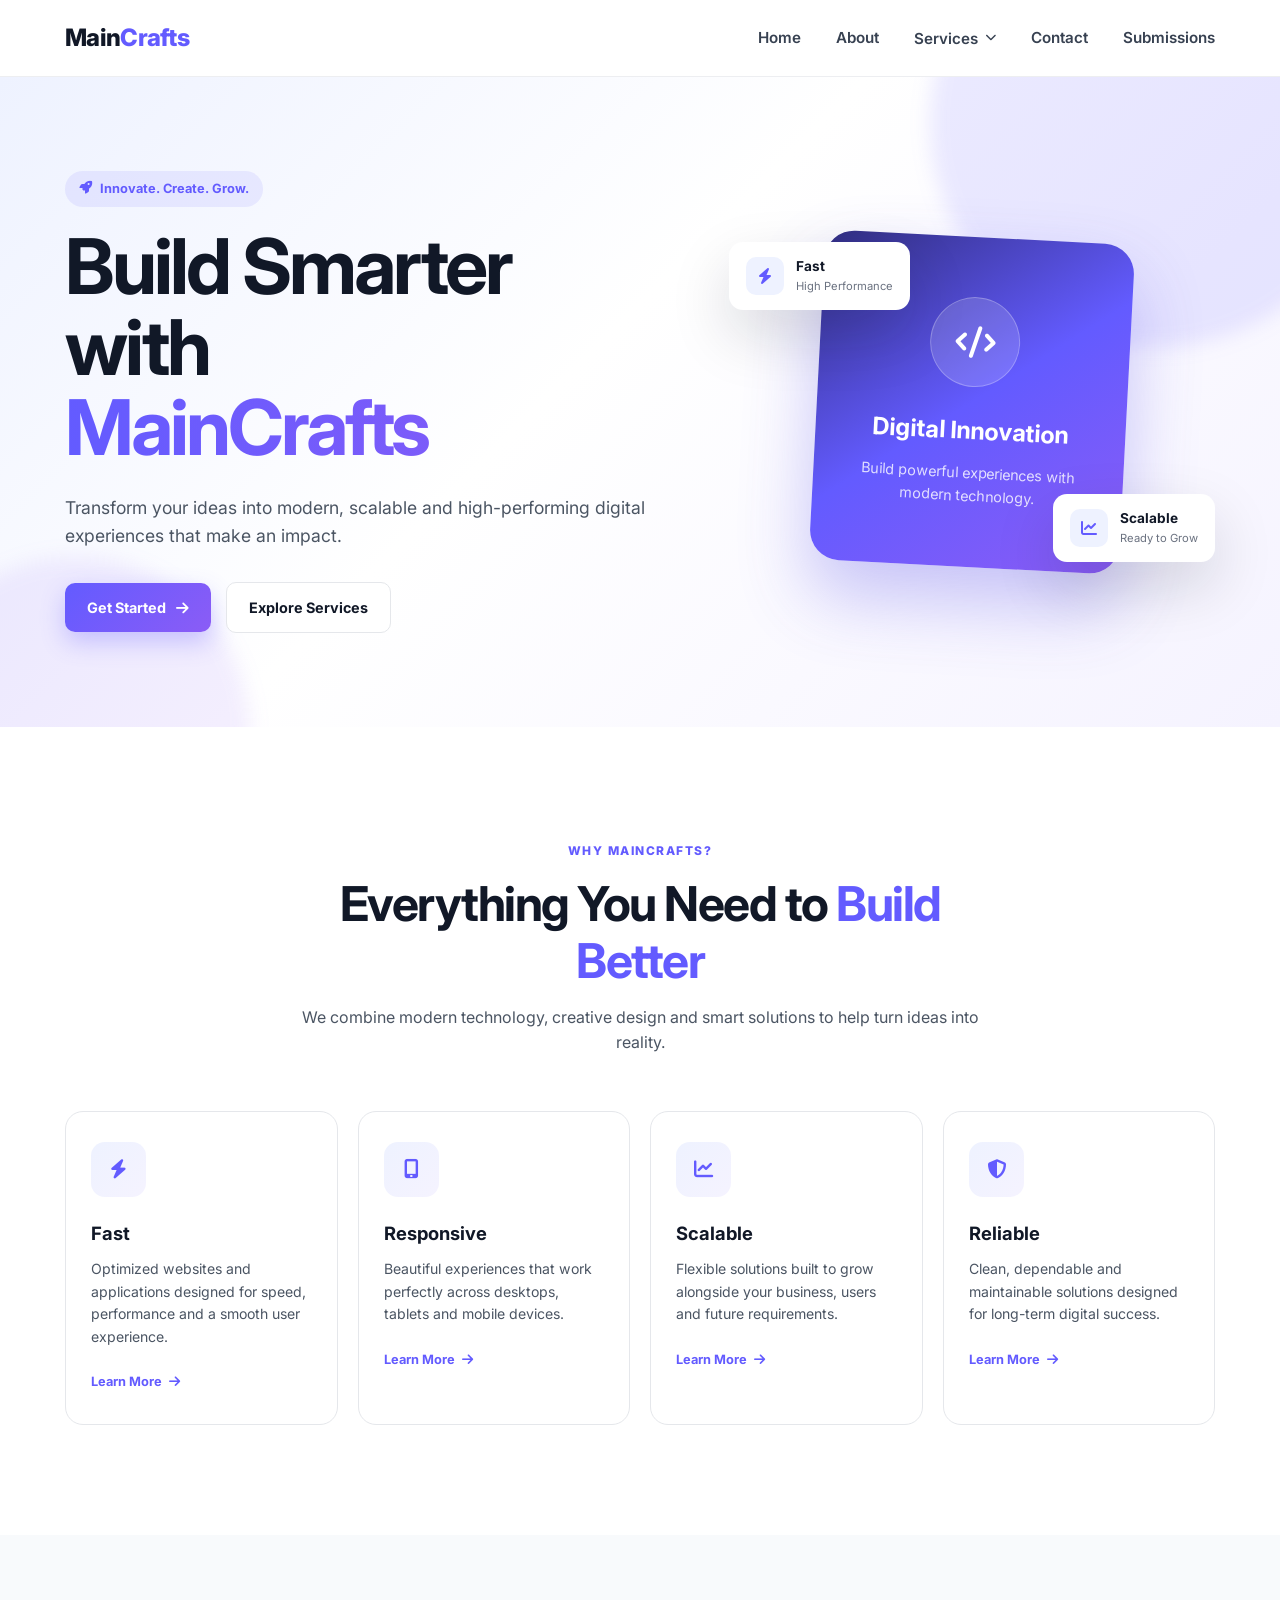
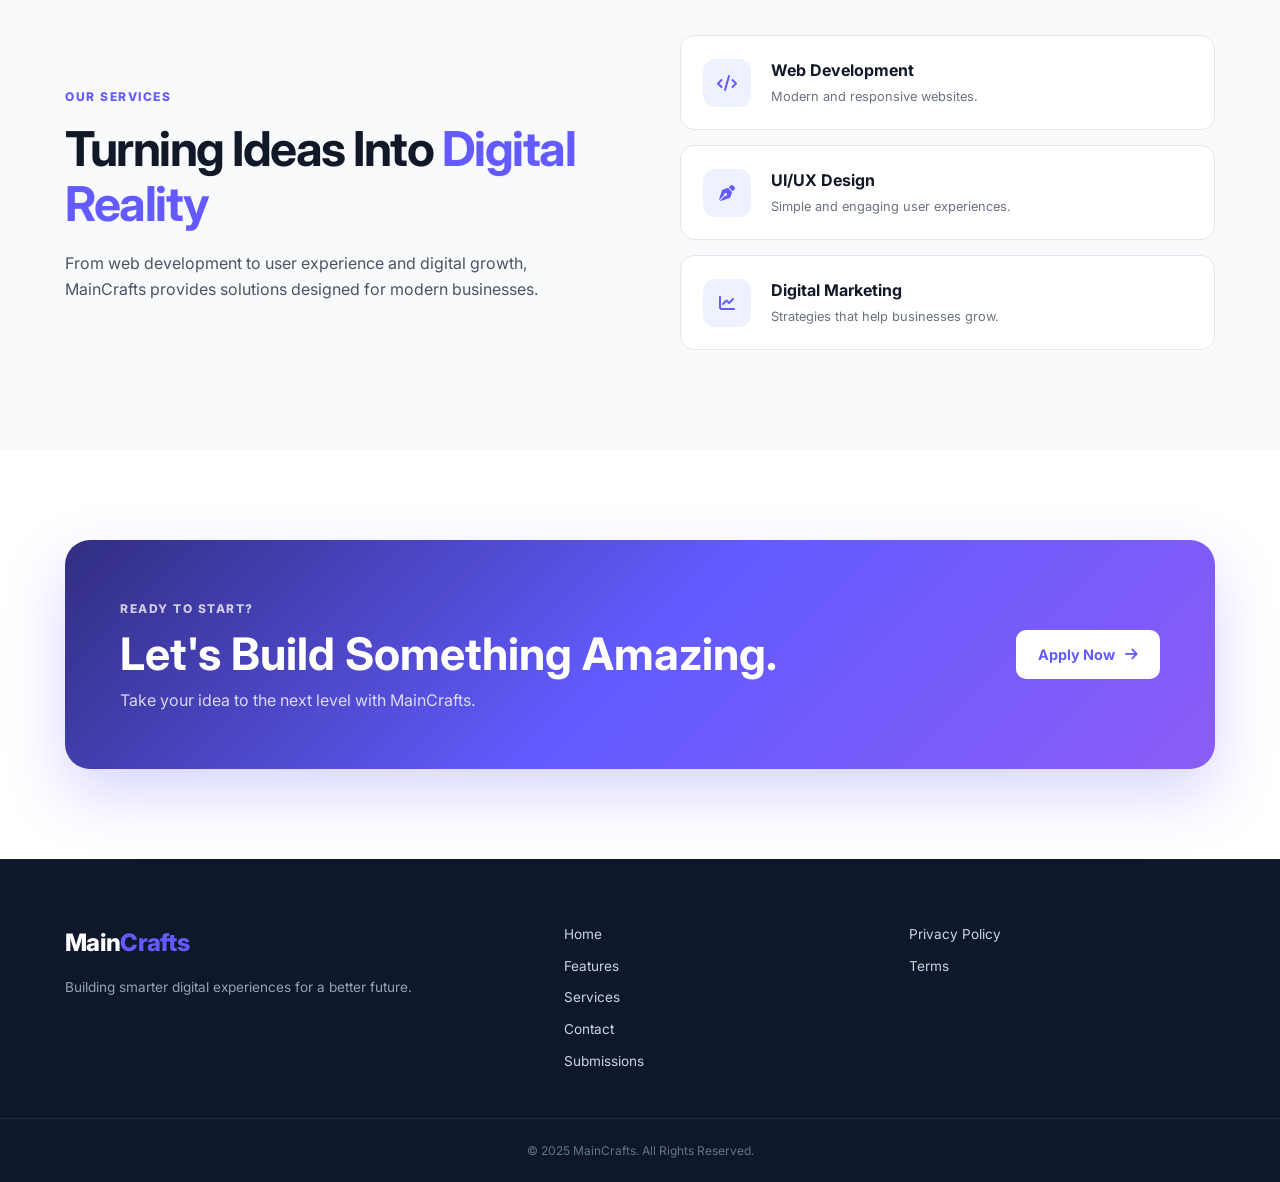
==== index.html @ 4b1b04b0 "Add Task 4 Task Manager Dashboard" ====
<!DOCTYPE html>
<html lang="en">

<head>

    <meta charset="UTF-8">
    <meta name="viewport" content="width=device-width, initial-scale=1.0">

    <meta name="description"
        content="MainCrafts - Build smarter digital experiences with modern web solutions.">

    <title>MainCrafts | Build Smarter</title>

    <!-- Google Font -->
    <link rel="preconnect" href="https://fonts.googleapis.com">
    <link rel="preconnect" href="https://fonts.gstatic.com" crossorigin>

    <link
        href="https://fonts.googleapis.com/css2?family=Inter:wght@400;500;600;700;800&display=swap"
        rel="stylesheet">

    <!-- Font Awesome Icons -->
    <link
        rel="stylesheet"
        href="https://cdnjs.cloudflare.com/ajax/libs/font-awesome/6.5.2/css/all.min.css">

    <!-- CSS -->
    <link rel="stylesheet" href="style.css">

</head>


<body>

    <!-- ================= HEADER ================= -->

    <header class="header">

        <div class="container nav-container">

            <!-- Logo -->
            <a href="index.html" class="logo">
                Main<span>Crafts</span>
            </a>

            <!-- Navigation -->
            <nav class="navbar">

                <a href="index.html">Home</a>

                <a href="about.html">About</a>

                <!-- Services Dropdown -->
                <div class="dropdown">

                    <button class="dropdown-btn">
                        Services
                        <i class="fa-solid fa-chevron-down"></i>
                    </button>

                    <div class="dropdown-menu">

                        <a href="#services">
                            <i class="fa-solid fa-code"></i>
                            Web Development
                        </a>

                        <a href="#services">
                            <i class="fa-solid fa-pen-nib"></i>
                            UI/UX Design
                        </a>

                        <a href="#services">
                            <i class="fa-solid fa-chart-line"></i>
                            Digital Marketing
                        </a>

                    </div>

                </div>

                <!-- Contact -->
                <a href="contact.html">Contact</a>

                <!-- Submissions -->
                <a href="submissions.html">Submissions</a>

            </nav>


            <!-- Mobile Menu Button -->
            <button class="menu-toggle" aria-label="Open navigation menu">
                <i class="fa-solid fa-bars"></i>
            </button>

        </div>

    </header>


    <!-- ================= HERO SECTION ================= -->

    <main>

        <section class="hero" id="home">

            <div class="hero-overlay"></div>

            <div class="container hero-content">

                <div class="hero-text">

                    <span class="hero-badge">
                        <i class="fa-solid fa-rocket"></i>
                        Innovate. Create. Grow.
                    </span>

                    <h1>
                        Build Smarter with
                        <span>MainCrafts</span>
                    </h1>

                    <p>
                        Transform your ideas into modern, scalable and
                        high-performing digital experiences that make an impact.
                    </p>


                    <div class="hero-buttons">

                        <a href="#features" class="btn btn-primary">
                            Get Started
                            <i class="fa-solid fa-arrow-right"></i>
                        </a>

                        <a href="#services" class="btn btn-secondary">
                            Explore Services
                        </a>

                    </div>

                </div>


                <!-- Hero Visual -->

                <div class="hero-card">

                    <div class="floating-card card-one">

                        <i class="fa-solid fa-bolt"></i>

                        <div>
                            <strong>Fast</strong>
                            <small>High Performance</small>
                        </div>

                    </div>


                    <div class="main-visual">

                        <div class="visual-circle">
                            <i class="fa-solid fa-code"></i>
                        </div>

                        <h3>Digital Innovation</h3>

                        <p>
                            Build powerful experiences with modern technology.
                        </p>

                    </div>


                    <div class="floating-card card-two">

                        <i class="fa-solid fa-chart-line"></i>

                        <div>
                            <strong>Scalable</strong>
                            <small>Ready to Grow</small>
                        </div>

                    </div>

                </div>

            </div>

        </section>


        <!-- ================= FEATURES SECTION ================= -->

        <section class="features-section" id="features">

            <div class="container">

                <div class="section-heading">

                    <span>WHY MAINCRAFTS?</span>

                    <h2>
                        Everything You Need to
                        <strong>Build Better</strong>
                    </h2>

                    <p>
                        We combine modern technology, creative design and
                        smart solutions to help turn ideas into reality.
                    </p>

                </div>


                <div class="features-grid">

                    <!-- Feature 1 -->

                    <article class="feature-card">

                        <div class="feature-icon">
                            <i class="fa-solid fa-bolt"></i>
                        </div>

                        <h3>Fast</h3>

                        <p>
                            Optimized websites and applications designed
                            for speed, performance and a smooth user experience.
                        </p>

                        <a href="#services">
                            Learn More
                            <i class="fa-solid fa-arrow-right"></i>
                        </a>

                    </article>


                    <!-- Feature 2 -->

                    <article class="feature-card">

                        <div class="feature-icon">
                            <i class="fa-solid fa-mobile-screen-button"></i>
                        </div>

                        <h3>Responsive</h3>

                        <p>
                            Beautiful experiences that work perfectly across
                            desktops, tablets and mobile devices.
                        </p>

                        <a href="#services">
                            Learn More
                            <i class="fa-solid fa-arrow-right"></i>
                        </a>

                    </article>


                    <!-- Feature 3 -->

                    <article class="feature-card">

                        <div class="feature-icon">
                            <i class="fa-solid fa-chart-line"></i>
                        </div>

                        <h3>Scalable</h3>

                        <p>
                            Flexible solutions built to grow alongside your
                            business, users and future requirements.
                        </p>

                        <a href="#services">
                            Learn More
                            <i class="fa-solid fa-arrow-right"></i>
                        </a>

                    </article>


                    <!-- Feature 4 -->

                    <article class="feature-card">

                        <div class="feature-icon">
                            <i class="fa-solid fa-shield-halved"></i>
                        </div>

                        <h3>Reliable</h3>

                        <p>
                            Clean, dependable and maintainable solutions
                            designed for long-term digital success.
                        </p>

                        <a href="#services">
                            Learn More
                            <i class="fa-solid fa-arrow-right"></i>
                        </a>

                    </article>

                </div>

            </div>

        </section>


        <!-- ================= SERVICES SECTION ================= -->

        <section class="services-section" id="services">

            <div class="container">

                <div class="services-content">

                    <div>

                        <span class="section-label">
                            OUR SERVICES
                        </span>

                        <h2>
                            Turning Ideas Into
                            <span>Digital Reality</span>
                        </h2>

                        <p>
                            From web development to user experience and
                            digital growth, MainCrafts provides solutions
                            designed for modern businesses.
                        </p>

                    </div>


                    <div class="services-list">

                        <div class="service-item">

                            <i class="fa-solid fa-code"></i>

                            <div>
                                <h3>Web Development</h3>

                                <p>
                                    Modern and responsive websites.
                                </p>
                            </div>

                        </div>


                        <div class="service-item">

                            <i class="fa-solid fa-pen-nib"></i>

                            <div>
                                <h3>UI/UX Design</h3>

                                <p>
                                    Simple and engaging user experiences.
                                </p>
                            </div>

                        </div>


                        <div class="service-item">

                            <i class="fa-solid fa-chart-line"></i>

                            <div>
                                <h3>Digital Marketing</h3>

                                <p>
                                    Strategies that help businesses grow.
                                </p>
                            </div>

                        </div>

                    </div>

                </div>

            </div>

        </section>


        <!-- ================= CTA SECTION ================= -->

        <section class="cta-section">

            <div class="container">

                <div class="cta-box">

                    <div>

                        <span>
                            READY TO START?
                        </span>

                        <h2>
                            Let's Build Something Amazing.
                        </h2>

                        <p>
                            Take your idea to the next level with MainCrafts.
                        </p>

                    </div>

                    <a href="contact.html" class="btn btn-light">
                        Apply Now
                        <i class="fa-solid fa-arrow-right"></i>
                    </a>

                </div>

            </div>

        </section>

    </main>


    <!-- ================= FOOTER ================= -->

    <footer class="footer">

        <div class="container footer-content">

            <div class="footer-brand">

                <a href="index.html" class="logo">
                    Main<span>Crafts</span>
                </a>

                <p>
                    Building smarter digital experiences for a better future.
                </p>

            </div>


            <div class="footer-links">

                <a href="index.html">Home</a>

                <a href="#features">Features</a>

                <a href="#services">Services</a>

                <a href="contact.html">Contact</a>

                <a href="submissions.html">Submissions</a>

            </div>


            <div class="footer-legal">

                <a href="#">Privacy Policy</a>

                <a href="#">Terms</a>

            </div>

        </div>


        <div class="footer-bottom">

            <p>
                © 2025 MainCrafts. All Rights Reserved.
            </p>

        </div>

    </footer>


    <!-- ================= JAVASCRIPT ================= -->

    <script>

        const menuToggle = document.querySelector(".menu-toggle");
        const navbar = document.querySelector(".navbar");


        if (menuToggle && navbar) {

            menuToggle.addEventListener("click", () => {

                navbar.classList.toggle("active");

            });

        }


        document.querySelectorAll(".navbar a").forEach(link => {

            link.addEventListener("click", () => {

                if (navbar) {
                    navbar.classList.remove("active");
                }

            });

        });

    </script>

</body>

</html>
---- style.css ----
/* =====================================================
   MAINCRAFTS - TASK 1
   Full Stack Web Development Internship
   ===================================================== */


/* ================= ROOT VARIABLES ================= */

:root {

    --primary: #635bff;
    --primary-dark: #4f46e5;
    --secondary: #8b5cf6;

    --dark: #111827;
    --dark-light: #1f2937;

    --text: #4b5563;
    --light-text: #6b7280;

    --background: #ffffff;
    --background-light: #f8fafc;

    --border: #e5e7eb;

    --white: #ffffff;

    --shadow:
        0 10px 30px rgba(15, 23, 42, 0.08);

    --shadow-large:
        0 25px 60px rgba(15, 23, 42, 0.15);

    --radius: 18px;

    --container: 1150px;
}


/* ================= RESET ================= */

* {
    margin: 0;
    padding: 0;
    box-sizing: border-box;
}


html {
    scroll-behavior: smooth;
}


body {
    font-family: "Inter", sans-serif;
    color: var(--dark);
    background: var(--background);
    line-height: 1.6;
}


a {
    text-decoration: none;
    color: inherit;
}


button {
    font-family: inherit;
}


img {
    max-width: 100%;
    display: block;
}


/* ================= CONTAINER ================= */

.container {
    width: min(92%, var(--container));
    margin: auto;
}


/* ================= HEADER ================= */

.header {
    position: sticky;
    top: 0;
    z-index: 1000;

    background: rgba(255, 255, 255, 0.92);

    backdrop-filter: blur(15px);

    border-bottom: 1px solid rgba(229, 231, 235, 0.7);
}


.nav-container {
    min-height: 76px;

    display: flex;
    align-items: center;
    justify-content: space-between;
}


/* ================= LOGO ================= */

.logo {
    font-size: 1.5rem;
    font-weight: 800;
    letter-spacing: -0.7px;
}


.logo span {
    color: var(--primary);
}


/* ================= NAVBAR ================= */

.navbar {
    display: flex;
    align-items: center;
    gap: 35px;
}


.navbar > a,
.dropdown-btn {
    color: #374151;

    font-size: 0.95rem;
    font-weight: 600;

    transition: 0.3s ease;
}


.navbar > a:hover,
.dropdown-btn:hover {
    color: var(--primary);
}


/* ================= DROPDOWN ================= */

.dropdown {
    position: relative;
}


.dropdown-btn {
    border: none;
    background: transparent;
    cursor: pointer;

    display: flex;
    align-items: center;
    gap: 7px;

    padding: 10px 0;
}


.dropdown-btn i {
    font-size: 0.7rem;
    transition: transform 0.3s ease;
}


.dropdown:hover .dropdown-btn i {
    transform: rotate(180deg);
}


.dropdown-menu {

    position: absolute;

    top: calc(100% + 12px);
    left: 50%;

    transform: translateX(-50%) translateY(10px);

    width: 230px;

    background: var(--white);

    border: 1px solid var(--border);

    border-radius: 14px;

    padding: 10px;

    box-shadow: var(--shadow-large);

    opacity: 0;
    visibility: hidden;

    transition: 0.25s ease;
}


.dropdown:hover .dropdown-menu {

    opacity: 1;
    visibility: visible;

    transform:
        translateX(-50%)
        translateY(0);
}


.dropdown-menu a {

    display: flex;

    align-items: center;

    gap: 12px;

    padding: 12px;

    border-radius: 9px;

    color: var(--text);

    font-size: 0.9rem;

    transition: 0.25s ease;
}


.dropdown-menu a:hover {

    background: #f3f4ff;

    color: var(--primary);

    transform: translateX(4px);
}


.dropdown-menu i {
    width: 18px;
}


/* ================= MOBILE MENU BUTTON ================= */

.menu-toggle {

    display: none;

    border: none;

    background: transparent;

    font-size: 1.4rem;

    color: var(--dark);

    cursor: pointer;
}


/* ================= HERO ================= */

.hero {

    position: relative;

    min-height: 650px;

    display: flex;
    align-items: center;

    overflow: hidden;

    background:
        linear-gradient(
            135deg,
            #eef2ff 0%,
            #ffffff 45%,
            #f5f3ff 100%
        );
}


.hero::before {

    content: "";

    position: absolute;

    width: 450px;
    height: 450px;

    border-radius: 50%;

    background: rgba(99, 91, 255, 0.13);

    filter: blur(10px);

    top: -180px;
    right: -100px;
}


.hero::after {

    content: "";

    position: absolute;

    width: 350px;
    height: 350px;

    border-radius: 50%;

    background: rgba(139, 92, 246, 0.1);

    bottom: -180px;
    left: -100px;

    filter: blur(10px);
}


.hero-content {

    position: relative;
    z-index: 2;

    display: grid;

    grid-template-columns:
        1.1fr
        0.9fr;

    gap: 70px;

    align-items: center;
}


.hero-badge {

    display: inline-flex;

    align-items: center;

    gap: 8px;

    padding: 8px 14px;

    border-radius: 50px;

    background: rgba(99, 91, 255, 0.1);

    color: var(--primary);

    font-size: 0.8rem;

    font-weight: 700;

    margin-bottom: 20px;
}


.hero-text h1 {

    max-width: 700px;

    font-size: clamp(2.8rem, 6vw, 5rem);

    line-height: 1.05;

    letter-spacing: -3px;

    margin-bottom: 25px;
}


.hero-text h1 span {

    display: block;

    background:
        linear-gradient(
            90deg,
            var(--primary),
            var(--secondary)
        );

    -webkit-background-clip: text;

    background-clip: text;

    color: transparent;
}


.hero-text p {

    max-width: 600px;

    color: var(--text);

    font-size: 1.1rem;

    margin-bottom: 32px;
}


/* ================= BUTTONS ================= */

.hero-buttons {

    display: flex;

    align-items: center;

    gap: 15px;

    flex-wrap: wrap;
}


.btn {

    display: inline-flex;

    align-items: center;

    justify-content: center;

    gap: 10px;

    padding: 13px 22px;

    border-radius: 10px;

    font-size: 0.9rem;

    font-weight: 700;

    transition: 0.3s ease;

    cursor: pointer;
}


.btn-primary {

    color: var(--white);

    background:
        linear-gradient(
            135deg,
            var(--primary),
            var(--secondary)
        );

    box-shadow:
        0 10px 25px rgba(99, 91, 255, 0.3);
}


.btn-primary:hover {

    transform: translateY(-3px);

    box-shadow:
        0 15px 30px rgba(99, 91, 255, 0.4);
}


.btn-secondary {

    color: var(--dark);

    background: var(--white);

    border: 1px solid var(--border);
}


.btn-secondary:hover {

    border-color: var(--primary);

    color: var(--primary);

    transform: translateY(-3px);
}


.btn-light {

    color: var(--primary);

    background: var(--white);
}


.btn-light:hover {

    transform: translateY(-3px);

    box-shadow: var(--shadow);
}


/* ================= HERO VISUAL ================= */

.hero-card {

    position: relative;

    min-height: 430px;

    display: flex;

    align-items: center;

    justify-content: center;
}


.main-visual {

    width: 310px;

    min-height: 330px;

    border-radius: 30px;

    padding: 45px 30px;

    text-align: center;

    display: flex;

    flex-direction: column;

    align-items: center;

    justify-content: center;

    color: var(--white);

    background:
        linear-gradient(
            145deg,
            #312e81,
            #635bff,
            #8b5cf6
        );

    box-shadow:
        0 35px 70px rgba(79, 70, 229, 0.3);

    transform: rotate(3deg);

    transition: 0.4s ease;
}


.hero-card:hover .main-visual {

    transform:
        rotate(0deg)
        translateY(-8px);
}


.visual-circle {

    width: 90px;
    height: 90px;

    display: flex;

    align-items: center;
    justify-content: center;

    border-radius: 50%;

    background: rgba(255, 255, 255, 0.15);

    border:
        1px solid rgba(255, 255, 255, 0.25);

    font-size: 2rem;

    margin-bottom: 25px;
}


.main-visual h3 {

    font-size: 1.5rem;

    margin-bottom: 10px;
}


.main-visual p {

    color: rgba(255, 255, 255, 0.8);

    font-size: 0.9rem;
}


/* ================= FLOATING CARDS ================= */

.floating-card {

    position: absolute;

    z-index: 5;

    display: flex;

    align-items: center;

    gap: 12px;

    padding: 14px 17px;

    background: var(--white);

    border-radius: 14px;

    box-shadow: var(--shadow-large);

    animation: floating 3s ease-in-out infinite;
}


.floating-card i {

    width: 38px;
    height: 38px;

    display: flex;

    align-items: center;
    justify-content: center;

    border-radius: 10px;

    background: #eef2ff;

    color: var(--primary);
}


.floating-card div {

    display: flex;

    flex-direction: column;
}


.floating-card strong {

    font-size: 0.85rem;
}


.floating-card small {

    color: var(--light-text);

    font-size: 0.7rem;
}


.card-one {

    top: 55px;
    left: 0;
}


.card-two {

    bottom: 55px;
    right: 0;

    animation-delay: 1s;
}


@keyframes floating {

    0%,
    100% {
        transform: translateY(0);
    }

    50% {
        transform: translateY(-10px);
    }
}


/* ================= FEATURES ================= */

.features-section {

    padding: 110px 0;

    background: var(--white);
}


.section-heading {

    max-width: 700px;

    margin: 0 auto 55px;

    text-align: center;
}


.section-heading > span {

    color: var(--primary);

    font-size: 0.75rem;

    font-weight: 800;

    letter-spacing: 1.5px;
}


.section-heading h2 {

    font-size: clamp(2rem, 4vw, 3rem);

    line-height: 1.2;

    letter-spacing: -1.5px;

    margin: 12px 0 15px;
}


.section-heading h2 strong {

    color: var(--primary);
}


.section-heading p {

    color: var(--text);
}


.features-grid {

    display: grid;

    grid-template-columns:
        repeat(4, 1fr);

    gap: 20px;
}


/* ================= FEATURE CARD ================= */

.feature-card {

    padding: 30px 25px;

    background: var(--white);

    border:
        1px solid var(--border);

    border-radius: var(--radius);

    transition:
        transform 0.3s ease,
        box-shadow 0.3s ease,
        border-color 0.3s ease;
}


.feature-card:hover {

    transform: translateY(-10px);

    border-color: rgba(99, 91, 255, 0.3);

    box-shadow: var(--shadow-large);
}


.feature-icon {

    width: 55px;
    height: 55px;

    display: flex;

    align-items: center;
    justify-content: center;

    border-radius: 14px;

    background:
        linear-gradient(
            135deg,
            #eef2ff,
            #f5f3ff
        );

    color: var(--primary);

    font-size: 1.2rem;

    margin-bottom: 22px;
}


.feature-card h3 {

    font-size: 1.15rem;

    margin-bottom: 10px;
}


.feature-card p {

    color: var(--text);

    font-size: 0.88rem;

    margin-bottom: 20px;
}


.feature-card a {

    display: inline-flex;

    align-items: center;

    gap: 7px;

    color: var(--primary);

    font-size: 0.8rem;

    font-weight: 700;
}


.feature-card a i {

    transition: 0.25s ease;
}


.feature-card a:hover i {

    transform: translateX(4px);
}


/* ================= SERVICES ================= */

.services-section {

    padding: 100px 0;

    background: var(--background-light);
}


.services-content {

    display: grid;

    grid-template-columns:
        1fr
        1fr;

    gap: 80px;

    align-items: center;
}


.section-label {

    color: var(--primary);

    font-size: 0.75rem;

    font-weight: 800;

    letter-spacing: 1.5px;
}


.services-content h2 {

    font-size: clamp(2rem, 4vw, 3rem);

    line-height: 1.15;

    letter-spacing: -1.5px;

    margin: 12px 0 20px;
}


.services-content h2 span {

    color: var(--primary);
}


.services-content > div:first-child p {

    max-width: 530px;

    color: var(--text);
}


.services-list {

    display: flex;

    flex-direction: column;

    gap: 15px;
}


.service-item {

    display: flex;

    align-items: center;

    gap: 20px;

    padding: 22px;

    background: var(--white);

    border: 1px solid var(--border);

    border-radius: 14px;

    transition: 0.3s ease;
}


.service-item:hover {

    transform: translateX(8px);

    box-shadow: var(--shadow);

    border-color: rgba(99, 91, 255, 0.3);
}


.service-item > i {

    width: 48px;
    height: 48px;

    display: flex;

    align-items: center;
    justify-content: center;

    flex-shrink: 0;

    border-radius: 12px;

    background: #eef2ff;

    color: var(--primary);
}


.service-item h3 {

    font-size: 1rem;

    margin-bottom: 3px;
}


.service-item p {

    color: var(--light-text);

    font-size: 0.8rem;
}


/* ================= CTA ================= */

.cta-section {

    padding: 90px 0;
}


.cta-box {

    padding: 55px;

    border-radius: 25px;

    display: flex;

    align-items: center;

    justify-content: space-between;

    gap: 30px;

    color: var(--white);

    background:
        linear-gradient(
            135deg,
            #312e81,
            #635bff,
            #8b5cf6
        );

    box-shadow:
        0 25px 60px rgba(99, 91, 255, 0.25);
}


.cta-box span {

    font-size: 0.75rem;

    font-weight: 800;

    letter-spacing: 1.5px;

    color: rgba(255, 255, 255, 0.75);
}


.cta-box h2 {

    font-size: clamp(1.8rem, 4vw, 2.8rem);

    line-height: 1.15;

    margin: 8px 0;
}


.cta-box p {

    color: rgba(255, 255, 255, 0.8);
}


/* ================= FOOTER ================= */

.footer {

    background: #0f172a;

    color: var(--white);
}


.footer-content {

    padding: 65px 0 45px;

    display: grid;

    grid-template-columns:
        1.5fr
        1fr
        1fr;

    gap: 40px;
}


.footer .logo {

    display: inline-block;

    margin-bottom: 15px;
}


.footer-brand p {

    max-width: 350px;

    color: #94a3b8;

    font-size: 0.85rem;
}


.footer-links,
.footer-legal {

    display: flex;

    flex-direction: column;

    gap: 10px;
}


.footer-links a,
.footer-legal a {

    color: #cbd5e1;

    font-size: 0.85rem;

    transition: 0.25s ease;
}


.footer-links a:hover,
.footer-legal a:hover {

    color: var(--white);

    transform: translateX(4px);
}


.footer-bottom {

    border-top:
        1px solid rgba(255, 255, 255, 0.08);

    padding: 22px 0;

    text-align: center;
}


.footer-bottom p {

    color: #64748b;

    font-size: 0.75rem;
}


/* =====================================================
   RESPONSIVE DESIGN
   ===================================================== */


/* ================= TABLET ================= */

@media (max-width: 1000px) {

    .navbar {
        gap: 20px;
    }


    .hero-content {

        grid-template-columns: 1fr;

        text-align: center;

        gap: 30px;
    }


    .hero-text p {

        margin-left: auto;
        margin-right: auto;
    }


    .hero-buttons {

        justify-content: center;
    }


    .hero-card {

        max-width: 500px;

        width: 100%;

        margin: auto;
    }


    .features-grid {

        grid-template-columns:
            repeat(2, 1fr);
    }


    .services-content {

        grid-template-columns: 1fr;

        gap: 40px;
    }

}


/* ================= MOBILE ================= */

@media (max-width: 700px) {

    .nav-container {

        min-height: 68px;
    }


    .menu-toggle {

        display: block;
    }


    .navbar {

        position: absolute;

        top: 68px;
        left: 0;
        right: 0;

        display: none;

        flex-direction: column;

        align-items: stretch;

        gap: 0;

        padding: 15px 20px 25px;

        background: var(--white);

        border-bottom:
            1px solid var(--border);

        box-shadow: var(--shadow);
    }


    .navbar.active {

        display: flex;
    }


    .navbar > a,
    .dropdown-btn {

        width: 100%;

        padding: 13px 0;

        text-align: left;
    }


    .dropdown-menu {

        position: static;

        width: 100%;

        transform: none;

        box-shadow: none;

        border: none;

        padding: 0 0 5px 15px;

        opacity: 1;

        visibility: visible;

        display: none;
    }


    .dropdown:hover .dropdown-menu {

        transform: none;
    }


    .dropdown:hover .dropdown-menu {

        display: block;
    }


    .hero {

        min-height: 700px;

        padding: 80px 0;
    }


    .hero-text h1 {

        font-size: 2.7rem;

        letter-spacing: -2px;
    }


    .hero-text p {

        font-size: 0.95rem;
    }


    .hero-card {

        min-height: 380px;
    }


    .main-visual {

        width: 270px;

        min-height: 290px;
    }


    .floating-card {

        transform: scale(0.85);
    }


    .card-one {

        left: -5px;
    }


    .card-two {

        right: -5px;
    }


    .features-section {

        padding: 80px 0;
    }


    .features-grid {

        grid-template-columns: 1fr;
    }


    .services-section {

        padding: 75px 0;
    }


    .cta-section {

        padding: 70px 0;
    }


    .cta-box {

        padding: 35px 25px;

        flex-direction: column;

        align-items: flex-start;
    }


    .footer-content {

        grid-template-columns: 1fr;

        gap: 30px;

        padding: 50px 0 35px;
    }

}


/* ================= SMALL MOBILE ================= */

@media (max-width: 420px) {

    .hero-text h1 {

        font-size: 2.25rem;
    }


    .hero-buttons {

        flex-direction: column;

        width: 100%;
    }


    .hero-buttons .btn {

        width: 100%;
    }


    .hero-card {

        transform: scale(0.9);
    }


    .floating-card {

        display: none;
    }


    .main-visual {

        width: 250px;
    }

}

/* =========================
   ABOUT PAGE
========================= */

.about-hero {
    padding: 100px 0;
    background:
        radial-gradient(
            circle at 80% 30%,
            rgba(98, 86, 245, 0.16),
            transparent 35%
        ),
        linear-gradient(
            135deg,
            #f7f8ff,
            #ffffff
        );
}

.about-container {
    width: min(1180px, 92%);
    margin: auto;

    display: grid;
    grid-template-columns: 1fr 0.8fr;

    align-items: center;
    gap: 70px;
}

.about-label {
    display: inline-flex;
    align-items: center;
    gap: 9px;

    color: #6256f5;

    font-size: 13px;
    font-weight: 800;

    letter-spacing: 1.5px;

    margin-bottom: 20px;
}

.about-content h1 {
    font-size: clamp(45px, 6vw, 70px);
    line-height: 1.05;

    letter-spacing: -3px;

    margin-bottom: 25px;
}

.about-content h1 span {
    display: block;
    color: #6256f5;
}

.about-content > p {
    max-width: 620px;

    color: #5f6b7a;

    font-size: 17px;

    margin-bottom: 30px;
}

.about-card {
    min-height: 330px;

    padding: 45px;

    border-radius: 30px;

    display: flex;
    flex-direction: column;
    align-items: center;
    justify-content: center;

    text-align: center;

    color: white;

    background:
        linear-gradient(
            145deg,
            #39319e,
            #7561ff
        );

    box-shadow:
        0 30px 65px rgba(70, 59, 190, 0.25);

    transform: rotate(3deg);

    transition: 0.3s ease;
}

.about-card:hover {
    transform: rotate(0deg) translateY(-8px);
}

.about-icon {
    width: 90px;
    height: 90px;

    display: grid;
    place-items: center;

    border-radius: 50%;

    background: rgba(255, 255, 255, 0.15);

    font-size: 35px;

    margin-bottom: 25px;
}

.about-card h2 {
    font-size: 28px;
    margin-bottom: 12px;
}

.about-card p {
    max-width: 360px;

    color: rgba(255, 255, 255, 0.82);

    font-size: 14px;
}


/* =========================
   ABOUT CONTENT
========================= */

.about-section {
    padding: 100px 0;

    background: #ffffff;
}

.about-grid {
    width: min(1000px, 92%);
    margin: auto;

    display: grid;
    grid-template-columns: repeat(3, 1fr);

    gap: 22px;
}

.about-feature {
    padding: 30px;

    border: 1px solid #eeeeee;

    border-radius: 20px;

    transition: 0.3s ease;
}

.about-feature:hover {
    transform: translateY(-8px);

    box-shadow:
        0 20px 45px rgba(0, 0, 0, 0.08);

    border-color: #d8d4ff;
}

.about-feature h3 {
    font-size: 20px;
    margin-bottom: 10px;
}

.about-feature p {
    color: #687386;
    font-size: 14px;
}


/* =========================
   ABOUT RESPONSIVE
========================= */

@media (max-width: 900px) {

    .about-container {
        grid-template-columns: 1fr;

        text-align: center;

        gap: 50px;
    }

    .about-content > p {
        margin-left: auto;
        margin-right: auto;
    }

    .about-card {
        width: min(420px, 100%);
        margin: auto;
    }

    .about-grid {
        grid-template-columns: 1fr;
    }

}


@media (max-width: 650px) {

    .about-hero {
        padding: 70px 0;
    }

    .about-content h1 {
        font-size: 45px;
        letter-spacing: -2px;
    }

    .about-content > p {
        font-size: 15px;
    }

    .about-card {
        min-height: 300px;
        padding: 35px 25px;
    }

    .about-section {
        padding: 75px 0;
    }

}


/* =========================
   CONTACT PAGE
========================= */

.contact-section {
    padding: 100px 0;
    background:
        radial-gradient(
            circle at 80% 20%,
            rgba(99, 91, 255, 0.12),
            transparent 35%
        ),
        var(--background-light);
}

.contact-container {
    display: grid;
    grid-template-columns: 1fr 1fr;
    gap: 70px;
    align-items: center;
}

.contact-label {
    display: inline-flex;
    align-items: center;
    gap: 9px;

    color: var(--primary);

    font-size: 0.8rem;
    font-weight: 800;

    letter-spacing: 1.5px;

    margin-bottom: 20px;
}

.contact-info h1 {
    font-size: clamp(2.8rem, 5vw, 4.5rem);
    line-height: 1.05;

    letter-spacing: -2.5px;

    margin-bottom: 25px;
}

.contact-info h1 span {
    display: block;
    color: var(--primary);
}

.contact-info > p {
    max-width: 560px;

    color: var(--text);

    font-size: 1rem;

    margin-bottom: 35px;
}


/* =========================
   CONTACT DETAILS
========================= */

.contact-details {
    display: flex;
    flex-direction: column;
    gap: 20px;
}

.contact-item {
    display: flex;
    align-items: center;
    gap: 15px;
}

.contact-icon {
    width: 48px;
    height: 48px;

    display: flex;
    align-items: center;
    justify-content: center;

    flex-shrink: 0;

    border-radius: 12px;

    background: #eef2ff;
    color: var(--primary);
}

.contact-item h3 {
    font-size: 0.95rem;
    margin-bottom: 2px;
}

.contact-item p {
    color: var(--light-text);
    font-size: 0.85rem;
}


/* =========================
   CONTACT FORM
========================= */

.contact-form-box {
    padding: 40px;

    background: var(--white);

    border: 1px solid var(--border);

    border-radius: 22px;

    box-shadow: var(--shadow-large);
}

.form-group {
    margin-bottom: 20px;
}

.form-group label {
    display: block;

    margin-bottom: 8px;

    font-size: 0.85rem;
    font-weight: 700;

    color: var(--dark);
}

.form-group input,
.form-group textarea {
    width: 100%;

    padding: 13px 15px;

    font-family: inherit;
    font-size: 0.9rem;

    color: var(--dark);

    background: var(--white);

    border: 1px solid var(--border);

    border-radius: 10px;

    outline: none;

    transition: 0.3s ease;
}

.form-group textarea {
    resize: vertical;
    min-height: 140px;
}

.form-group input:focus,
.form-group textarea:focus {
    border-color: var(--primary);

    box-shadow:
        0 0 0 3px rgba(99, 91, 255, 0.1);
}

.contact-form-box .btn {
    width: 100%;
}


/* =========================
   CONTACT RESPONSIVE
========================= */

@media (max-width: 900px) {

    .contact-container {
        grid-template-columns: 1fr;
        gap: 50px;
    }

    .contact-info {
        text-align: center;
    }

    .contact-info > p {
        margin-left: auto;
        margin-right: auto;
    }

    .contact-details {
        align-items: center;
    }

    .contact-form-box {
        width: min(650px, 100%);
        margin: auto;
    }

}


@media (max-width: 650px) {

    .contact-section {
        padding: 70px 0;
    }

    .contact-info h1 {
        font-size: 2.7rem;
        letter-spacing: -2px;
    }

    .contact-form-box {
        padding: 25px 20px;
    }

}
/* =========================
   TASK MANAGER DASHBOARD
========================= */

.task-manager {
    width: min(900px, 92%);
    margin: 60px auto;
    padding: 35px;
    background: var(--white);
    border-radius: 22px;
    box-shadow: var(--shadow-large);
}

.task-manager h1 {
    text-align: center;
    font-size: 2.5rem;
    margin-bottom: 30px;
}

.task-input-area {
    display: flex;
    gap: 12px;
    margin-bottom: 20px;
}

.task-input-area input {
    flex: 1;
    padding: 14px 16px;
    border: 1px solid var(--border);
    border-radius: 10px;
    outline: none;
    font-family: inherit;
    font-size: 0.95rem;
}

.task-input-area input:focus {
    border-color: var(--primary);
    box-shadow: 0 0 0 3px rgba(99, 91, 255, 0.1);
}

.task-input-area button {
    padding: 14px 22px;
    border: none;
    border-radius: 10px;
    color: var(--white);
    background: linear-gradient(
        135deg,
        var(--primary),
        var(--secondary)
    );
    font-weight: 700;
    cursor: pointer;
    transition: 0.3s ease;
}

.task-input-area button:hover {
    transform: translateY(-2px);
}

.task-search {
    width: 100%;
    padding: 14px 16px;
    margin-bottom: 25px;
    border: 1px solid var(--border);
    border-radius: 10px;
    outline: none;
    font-family: inherit;
    font-size: 0.95rem;
}

.task-search:focus {
    border-color: var(--primary);
}

#taskList {
    list-style: none;
    padding: 0;
    margin: 0;
}

#taskList li {
    display: flex;
    align-items: center;
    justify-content: space-between;
    gap: 15px;
    padding: 16px 18px;
    margin-bottom: 12px;
    background: var(--background-light);
    border: 1px solid var(--border);
    border-radius: 12px;
    transition: 0.3s ease;
}

#taskList li:hover {
    transform: translateY(-2px);
    box-shadow: var(--shadow);
}

#taskList li button {
    border: none;
    padding: 8px 12px;
    border-radius: 8px;
    cursor: pointer;
    font-weight: 600;
}

@media (max-width: 650px) {

    .task-manager {
        padding: 25px 20px;
        margin: 40px auto;
    }

    .task-manager h1 {
        font-size: 2rem;
    }

    .task-input-area {
        flex-direction: column;
    }

    .task-input-area button {
        width: 100%;
    }

    #taskList li {
        flex-direction: column;
        align-items: flex-start;
    }

}
/* =========================
   TASK BUTTONS
========================= */

.edit-btn {
    color: var(--white);
    background: var(--primary);
}

.edit-btn:hover {
    transform: translateY(-2px);
    opacity: 0.9;
}

.delete-btn {
    color: var(--white);
    background: #ef4444;
    margin-left: 6px;
}

.delete-btn:hover {
    transform: translateY(-2px);
    opacity: 0.9;
}
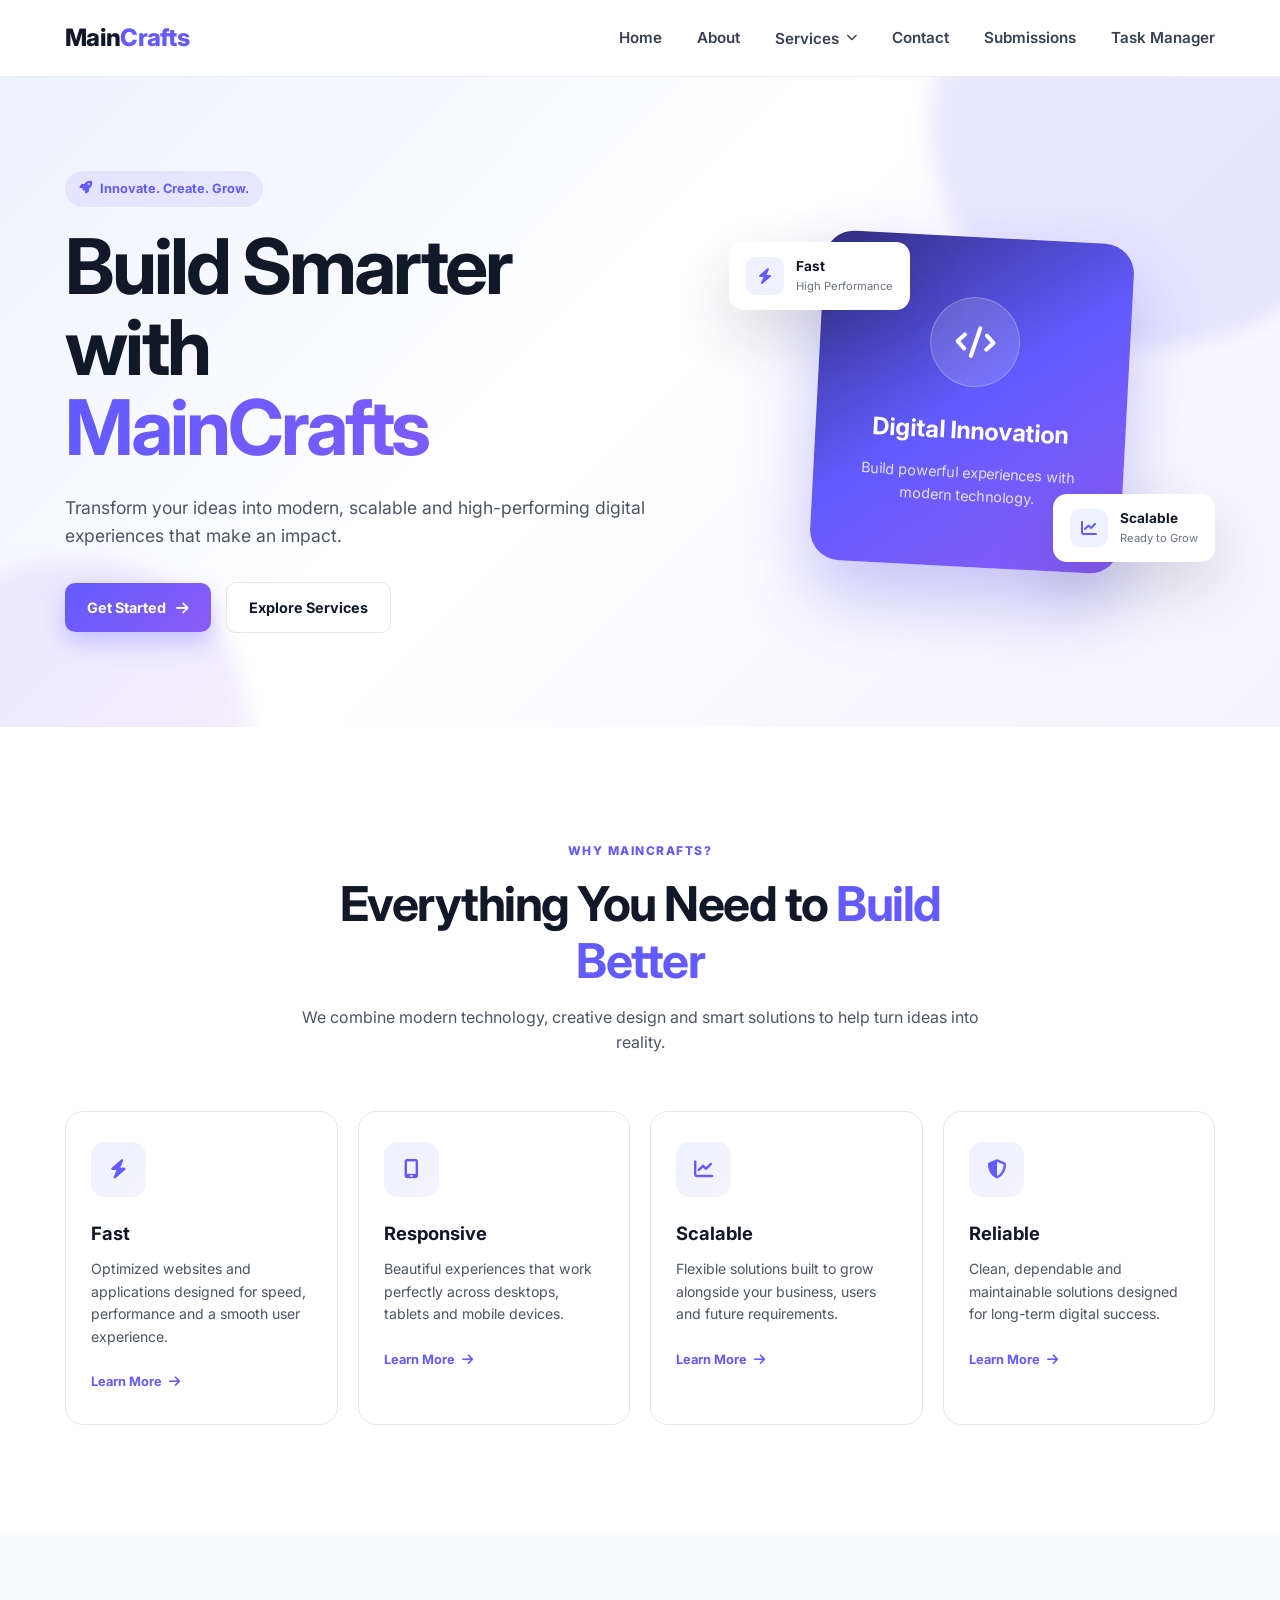
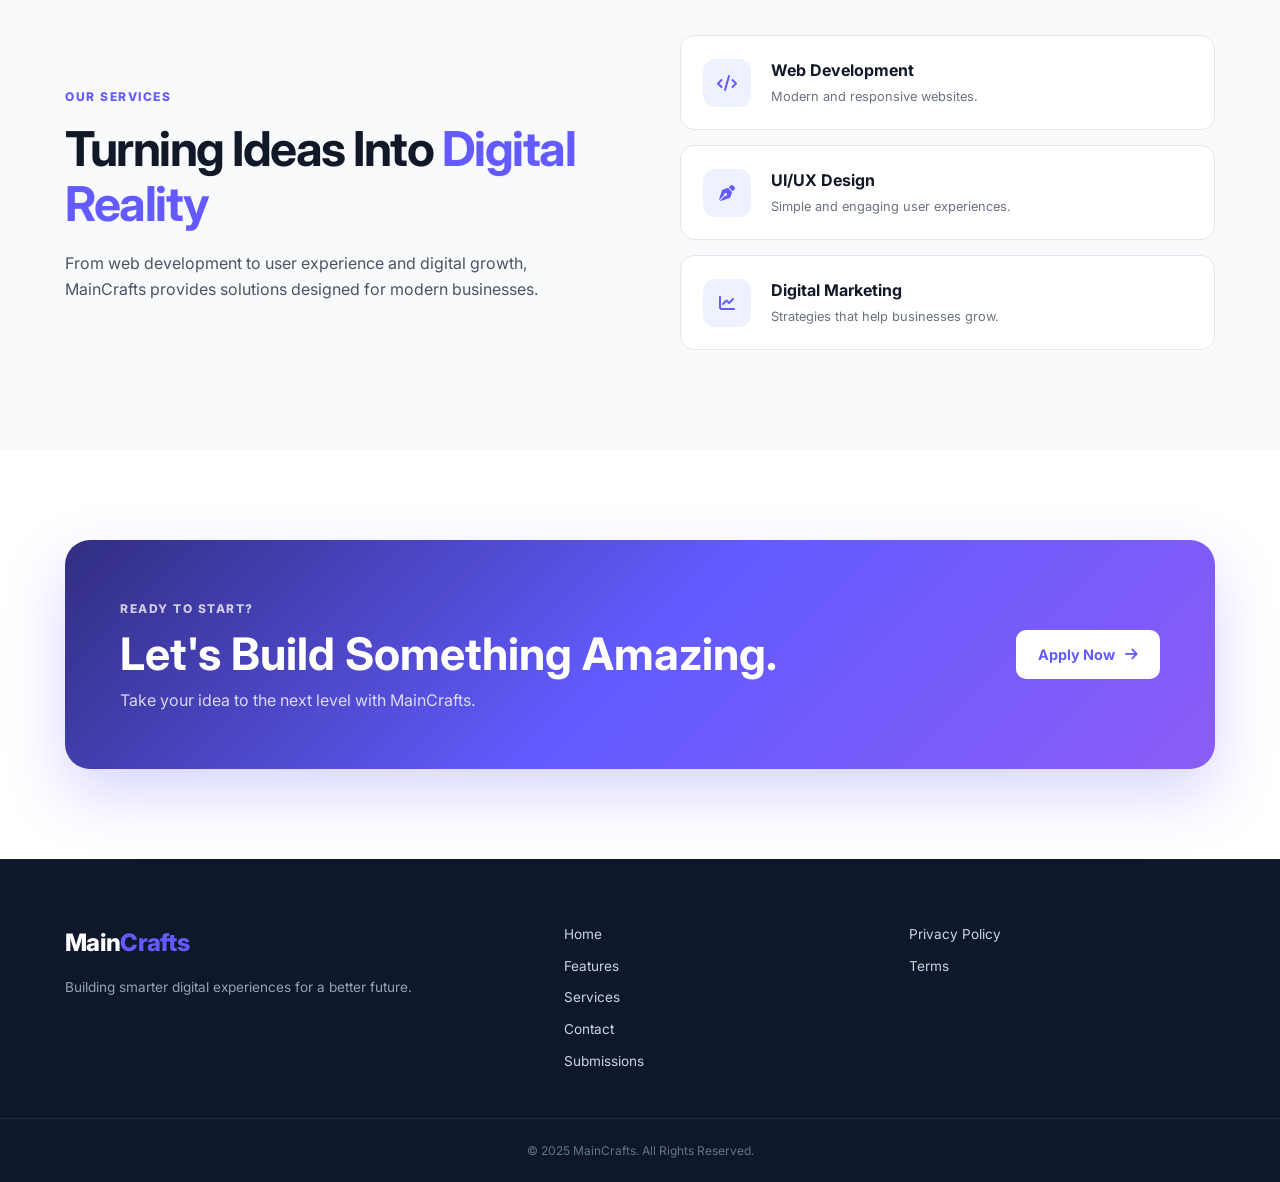
==== commit 49c75117: "Update index.html" ====
--- a/index.html
+++ b/index.html
@@ -85,6 +85,9 @@
                 <!-- Submissions -->
                 <a href="submissions.html">Submissions</a>
 
+                <!-- Task Manager -->
+                <a href="task-manager.html">Task Manager</a>
+
             </nav>
 
 
@@ -526,4 +529,4 @@
 
 </body>
 
-</html>+</html>
